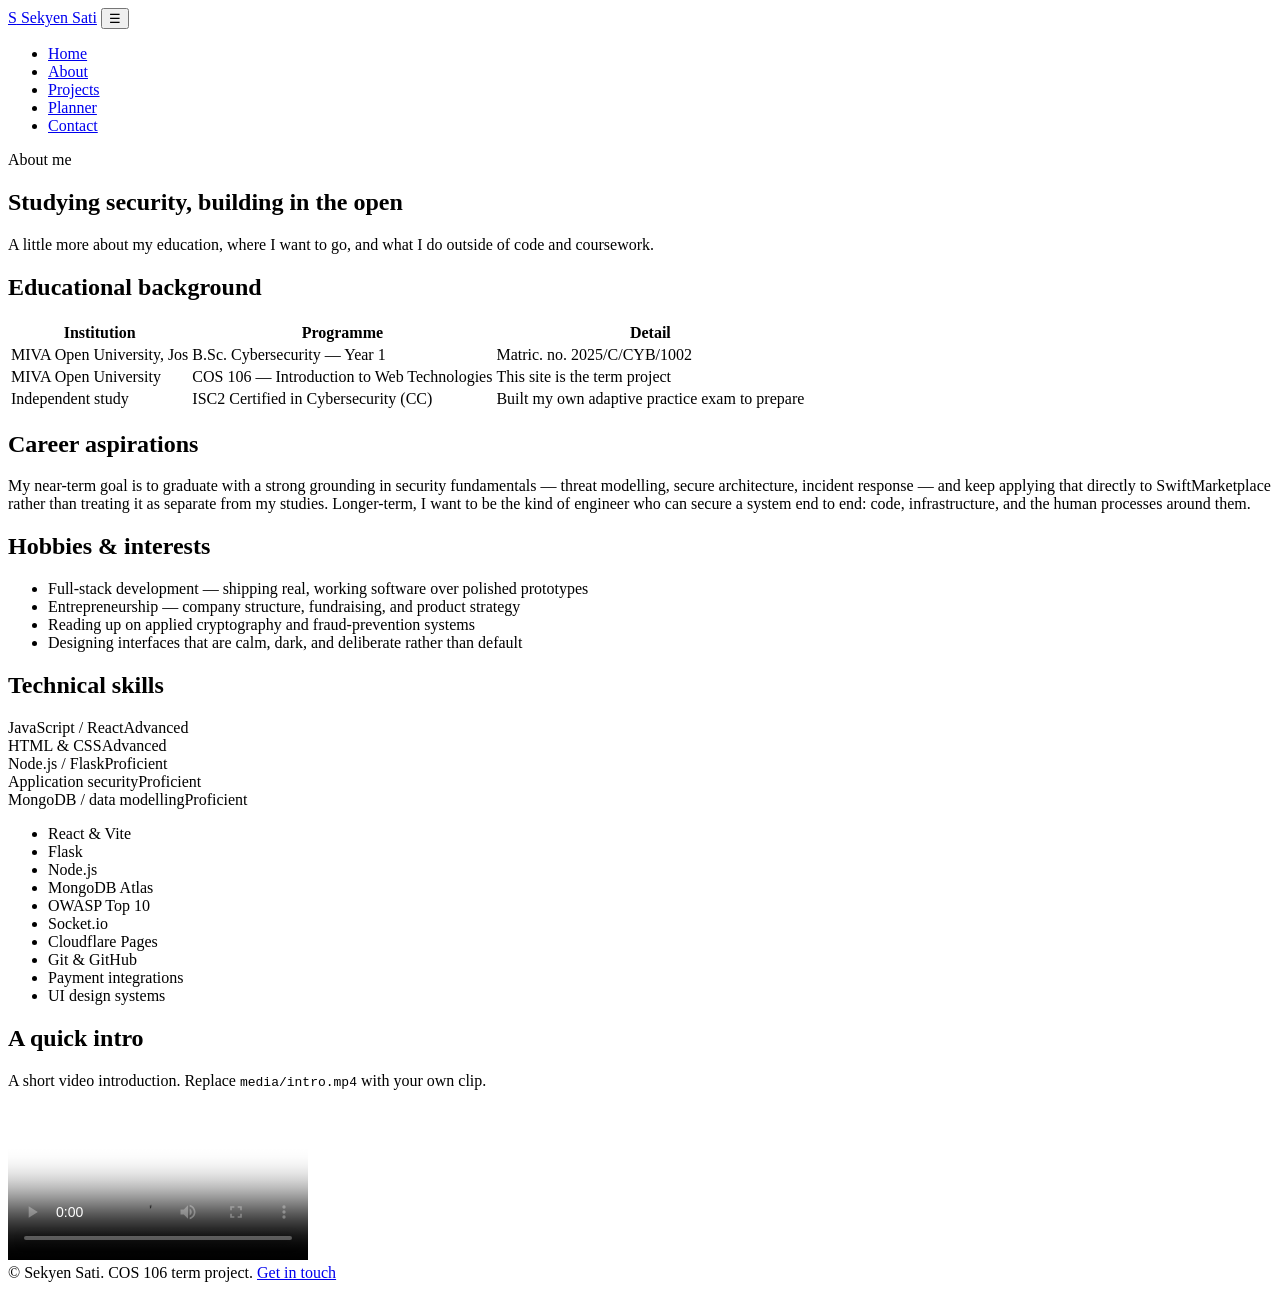
==== about.html @ bd3da4e9 "Add files via upload" ====
<!DOCTYPE html>
<html lang="en">
<head>
<meta charset="UTF-8">
<meta name="viewport" content="width=device-width, initial-scale=1.0">
<title>About — Sekyen Sati</title>
<meta name="description" content="Educational background, career aspirations, technical skills, and interests.">
<link rel="stylesheet" href="css/style.css">
</head>
<body>

<header class="site">
  <div class="nav-row">
    <a href="index.html" class="brand"><span class="mark">S</span> Sekyen Sati</a>
    <button class="nav-toggle" aria-label="Toggle navigation" aria-expanded="false">&#9776;</button>
    <nav class="primary">
      <ul>
        <li><a href="index.html">Home</a></li>
        <li><a href="about.html">About</a></li>
        <li><a href="projects.html">Projects</a></li>
        <li><a href="planner.html">Planner</a></li>
        <li><a href="contact.html">Contact</a></li>
      </ul>
    </nav>
  </div>
</header>

<main>
<section>
  <div class="wrap">
    <p class="eyebrow-line">About me</p>
    <h1>Studying security, building in the open</h1>
    <p class="lede">A little more about my education, where I want to go, and what I do outside of
    code and coursework.</p>
  </div>
</section>

<section class="bordered-top">
  <div class="wrap">
    <div class="section-head"><h2>Educational background</h2></div>
    <table>
      <thead>
        <tr><th>Institution</th><th>Programme</th><th>Detail</th></tr>
      </thead>
      <tbody>
        <tr>
          <td>MIVA Open University, Jos</td>
          <td>B.Sc. Cybersecurity — Year 1</td>
          <td>Matric. no. 2025/C/CYB/1002</td>
        </tr>
        <tr>
          <td>MIVA Open University</td>
          <td>COS 106 — Introduction to Web Technologies</td>
          <td>This site is the term project</td>
        </tr>
        <tr>
          <td>Independent study</td>
          <td>ISC2 Certified in Cybersecurity (CC)</td>
          <td>Built my own adaptive practice exam to prepare</td>
        </tr>
      </tbody>
    </table>
  </div>
</section>

<section class="bordered-top">
  <div class="wrap">
    <div class="grid-2">
      <div>
        <div class="section-head"><h2>Career aspirations</h2></div>
        <p>My near-term goal is to graduate with a strong grounding in security fundamentals —
        threat modelling, secure architecture, incident response — and keep applying that
        directly to SwiftMarketplace rather than treating it as separate from my studies.
        Longer-term, I want to be the kind of engineer who can secure a system end to end:
        code, infrastructure, and the human processes around them.</p>
      </div>
      <div>
        <div class="section-head"><h2>Hobbies &amp; interests</h2></div>
        <ul>
          <li>Full-stack development — shipping real, working software over polished prototypes</li>
          <li>Entrepreneurship — company structure, fundraising, and product strategy</li>
          <li>Reading up on applied cryptography and fraud-prevention systems</li>
          <li>Designing interfaces that are calm, dark, and deliberate rather than default</li>
        </ul>
      </div>
    </div>
  </div>
</section>

<section class="bordered-top">
  <div class="wrap">
    <div class="section-head"><h2>Technical skills</h2></div>
    <div class="grid-2">
      <div class="skill-bars">
        <div class="skill-bar">
          <div class="row"><span>JavaScript / React</span><span>Advanced</span></div>
          <div class="track"><div class="fill" style="width:85%"></div></div>
        </div>
        <div class="skill-bar">
          <div class="row"><span>HTML &amp; CSS</span><span>Advanced</span></div>
          <div class="track"><div class="fill" style="width:88%"></div></div>
        </div>
        <div class="skill-bar">
          <div class="row"><span>Node.js / Flask</span><span>Proficient</span></div>
          <div class="track"><div class="fill" style="width:75%"></div></div>
        </div>
        <div class="skill-bar">
          <div class="row"><span>Application security</span><span>Proficient</span></div>
          <div class="track"><div class="fill" style="width:70%"></div></div>
        </div>
        <div class="skill-bar">
          <div class="row"><span>MongoDB / data modelling</span><span>Proficient</span></div>
          <div class="track"><div class="fill" style="width:72%"></div></div>
        </div>
      </div>
      <ul class="tag-list" style="align-content:flex-start;">
        <li>React &amp; Vite</li><li>Flask</li><li>Node.js</li><li>MongoDB Atlas</li>
        <li>OWASP Top 10</li><li>Socket.io</li><li>Cloudflare Pages</li><li>Git &amp; GitHub</li>
        <li>Payment integrations</li><li>UI design systems</li>
      </ul>
    </div>
  </div>
</section>

<section class="bordered-top">
  <div class="wrap">
    <div class="section-head"><h2>A quick intro</h2></div>
    <p class="lede" style="margin-bottom:20px;">A short video introduction. Replace
    <code>media/intro.mp4</code> with your own clip.</p>
    <video class="intro" controls preload="metadata" poster="images/project-portfolio.svg">
      <source src="media/intro.mp4" type="video/mp4">
      Your browser does not support embedded video.
    </video>
  </div>
</section>
</main>

<footer class="site">
  <div class="wrap">
    <span>&copy; <span id="year"></span> Sekyen Sati. COS 106 term project.</span>
    <span><a href="contact.html">Get in touch</a></span>
  </div>
</footer>

<script src="js/main.js"></script>
</body>
</html>
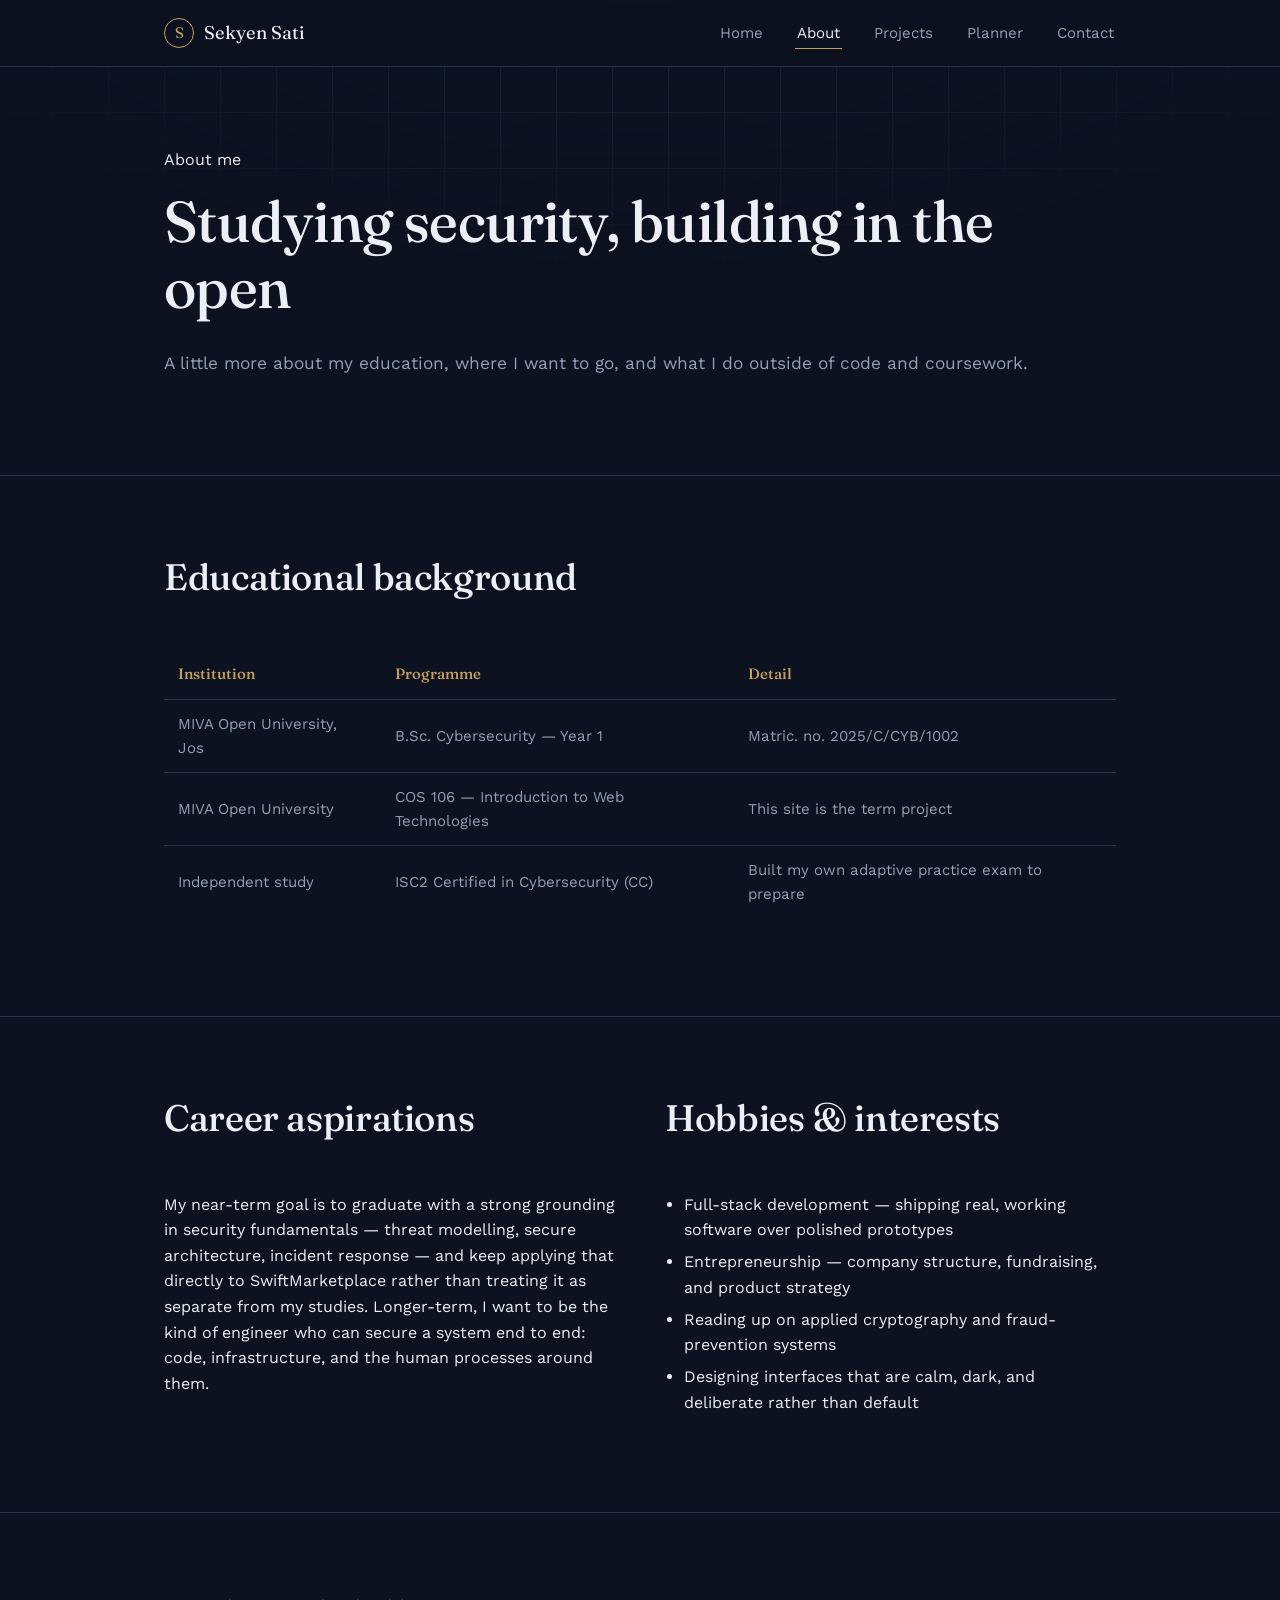
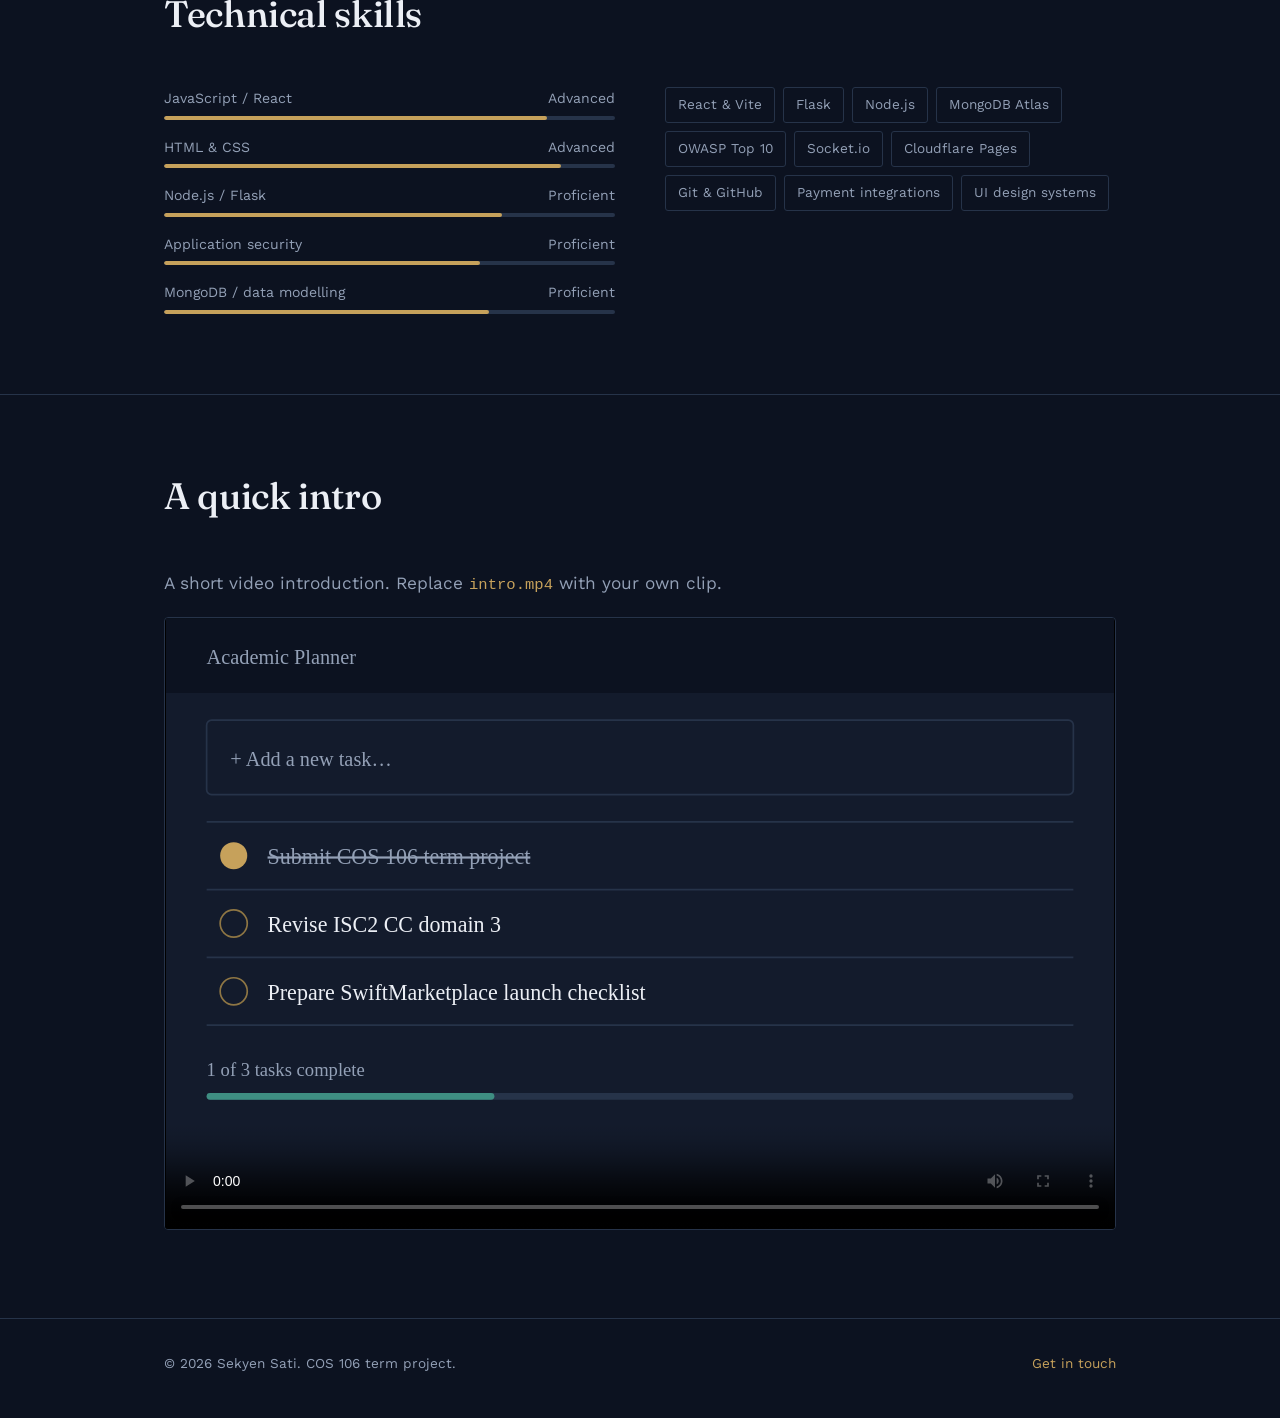
==== commit 1b4eced0: "Add files via upload" ====
--- a/about.html
+++ b/about.html
@@ -5,7 +5,7 @@
 <meta name="viewport" content="width=device-width, initial-scale=1.0">
 <title>About — Sekyen Sati</title>
 <meta name="description" content="Educational background, career aspirations, technical skills, and interests.">
-<link rel="stylesheet" href="css/style.css">
+<link rel="stylesheet" href="style.css">
 </head>
 <body>
 
@@ -126,9 +126,9 @@
   <div class="wrap">
     <div class="section-head"><h2>A quick intro</h2></div>
     <p class="lede" style="margin-bottom:20px;">A short video introduction. Replace
-    <code>media/intro.mp4</code> with your own clip.</p>
-    <video class="intro" controls preload="metadata" poster="images/project-portfolio.svg">
-      <source src="media/intro.mp4" type="video/mp4">
+    <code>intro.mp4</code> with your own clip.</p>
+    <video class="intro" controls preload="metadata" poster="project-portfolio.svg">
+      <source src="intro.mp4" type="video/mp4">
       Your browser does not support embedded video.
     </video>
   </div>
@@ -142,6 +142,6 @@
   </div>
 </footer>
 
-<script src="js/main.js"></script>
+<script src="main.js"></script>
 </body>
 </html>
--- a/style.css
+++ b/style.css
@@ -0,0 +1,391 @@
+/* Main colours and fonts */
+
+@import url('https://fonts.googleapis.com/css2?family=Fraunces:opsz,wght@9..144,400;9..144,500;9..144,600&family=Work+Sans:wght@400;500;600&display=swap');
+
+:root{
+  --ink: #0C1220;
+  --ink-raised: #131B2C;
+  --ink-line: #263349;
+  --paper: #ECEFF5;
+  --paper-dim: #93A0B6;
+  --brass: #C6A15B;
+  --brass-dim: #8E7644;
+  --teal: #3E8E82;
+  --danger: #C4695A;
+
+  --serif: 'Fraunces', 'Iowan Old Style', Georgia, serif;
+  --sans: 'Work Sans', -apple-system, 'Segoe UI', sans-serif;
+
+  --max: 1080px;
+  --gutter: clamp(20px, 5vw, 64px);
+}
+
+*, *::before, *::after{ box-sizing: border-box; }
+
+html{ scroll-behavior: smooth; }
+
+body{
+  margin:0;
+  background: var(--ink);
+  color: var(--paper);
+  font-family: var(--sans);
+  font-size: 16px;
+  line-height: 1.6;
+  -webkit-font-smoothing: antialiased;
+}
+
+/* Background grid */
+body{
+  background-image:
+    linear-gradient(var(--ink-line) 1px, transparent 1px),
+    linear-gradient(90deg, var(--ink-line) 1px, transparent 1px);
+  background-size: 56px 56px;
+  background-position: center top;
+  background-attachment: fixed;
+  position: relative;
+}
+body::before{
+  content:"";
+  position: fixed; inset:0;
+  background: radial-gradient(ellipse 90% 60% at 50% -10%, rgba(12,18,32,0.2), var(--ink) 70%);
+  pointer-events:none;
+  z-index:0;
+}
+
+h1,h2,h3,h4{
+  font-family: var(--serif);
+  font-weight: 500;
+  line-height: 1.15;
+  margin: 0 0 0.5em;
+  letter-spacing: -0.01em;
+  color: var(--paper);
+}
+h1{ font-size: clamp(2.4rem, 5vw, 3.6rem); font-weight: 500; }
+h2{ font-size: clamp(1.7rem, 3vw, 2.3rem); }
+h3{ font-size: 1.3rem; }
+
+p{ margin: 0 0 1em; color: var(--paper); }
+p.lede{ color: var(--paper-dim); font-size: 1.08rem; }
+
+a{ color: var(--brass); text-decoration: none; }
+a:hover{ text-decoration: underline; text-underline-offset: 3px; }
+
+ul, ol{ padding-left: 1.2em; }
+li{ margin-bottom: 0.4em; }
+
+code{ font-size: 0.9em; color: var(--brass); }
+
+::selection{ background: var(--brass-dim); color: var(--ink); }
+
+:focus-visible{
+  outline: 2px solid var(--brass);
+  outline-offset: 3px;
+}
+
+img{ max-width: 100%; display: block; }
+
+.wrap{
+  max-width: var(--max);
+  margin: 0 auto;
+  padding: 0 var(--gutter);
+  position: relative;
+  z-index: 1;
+}
+
+main, footer.site{ position: relative; z-index: 1; }
+
+/* Header and navigation */
+header.site{
+  position: sticky; top:0; z-index: 40;
+  background: rgba(12,18,32,0.86);
+  backdrop-filter: blur(10px);
+  border-bottom: 1px solid var(--ink-line);
+}
+.nav-row{
+  max-width: var(--max);
+  margin: 0 auto;
+  padding: 18px var(--gutter);
+  display:flex; align-items:center; justify-content:space-between;
+}
+.brand{
+  font-family: var(--serif);
+  font-size: 1.15rem;
+  color: var(--paper);
+  display:flex; align-items:center; gap:10px;
+}
+.brand .mark{
+  width: 30px; height:30px;
+  border: 1px solid var(--brass);
+  border-radius: 50%;
+  display:flex; align-items:center; justify-content:center;
+  font-family: var(--serif);
+  color: var(--brass);
+  font-size: 0.95rem;
+}
+.brand:hover{ text-decoration:none; }
+
+nav.primary ul{
+  list-style:none; margin:0; padding:0;
+  display:flex; gap: clamp(14px, 2.4vw, 30px);
+}
+nav.primary li{ margin:0; }
+nav.primary a{
+  color: var(--paper-dim);
+  font-size: 0.94rem;
+  padding: 6px 2px;
+  border-bottom: 1px solid transparent;
+}
+nav.primary a:hover{ color: var(--paper); text-decoration:none; }
+nav.primary a.active{
+  color: var(--paper);
+  border-bottom-color: var(--brass);
+}
+
+.nav-toggle{
+  display:none;
+  background:none; border:1px solid var(--ink-line);
+  color: var(--paper); width:38px; height:38px; border-radius:6px;
+  font-size: 1.1rem; cursor:pointer;
+}
+
+@media (max-width: 720px){
+  .nav-toggle{ display:block; }
+  nav.primary{
+    position:absolute; top:100%; left:0; right:0;
+    background: var(--ink-raised);
+    border-bottom: 1px solid var(--ink-line);
+    max-height:0; overflow:hidden;
+    transition: max-height 0.25s ease;
+  }
+  nav.primary.open{ max-height: 320px; }
+  nav.primary ul{ flex-direction:column; padding: 10px var(--gutter) 20px; gap:0; }
+  nav.primary li{ border-bottom: 1px solid var(--ink-line); }
+  nav.primary a{ display:block; padding: 14px 0; }
+}
+
+/* Hero section */
+.hero{
+  max-width: var(--max);
+  margin: 0 auto;
+  padding: clamp(48px, 9vw, 100px) var(--gutter) clamp(40px, 6vw, 70px);
+  display:grid;
+  grid-template-columns: 1.15fr 0.85fr;
+  gap: clamp(30px, 5vw, 60px);
+  align-items:center;
+}
+.hero .eyebrow-line{
+  color: var(--teal);
+  font-size: 0.92rem;
+  margin-bottom: 14px;
+}
+.hero p.lede{ max-width: 46ch; }
+.hero-actions{ display:flex; gap:14px; margin-top: 28px; flex-wrap:wrap; }
+
+.btn{
+  display:inline-block;
+  padding: 12px 22px;
+  border-radius: 3px;
+  font-size: 0.95rem;
+  font-weight:500;
+  border: 1px solid var(--brass);
+  color: var(--ink);
+  background: var(--brass);
+  cursor: pointer;
+  font-family: var(--sans);
+  transition: background 0.15s ease, color 0.15s ease, transform 0.15s ease;
+}
+.btn:hover{ background: transparent; color: var(--brass); text-decoration:none; }
+.btn.ghost{
+  background: transparent; color: var(--paper); border-color: var(--ink-line);
+}
+.btn.ghost:hover{ border-color: var(--paper-dim); color: var(--paper); }
+
+.avatar-frame{
+  aspect-ratio: 1/1.05;
+  border: 1px solid var(--ink-line);
+  border-radius: 4px;
+  display:flex; align-items:center; justify-content:center;
+  background: var(--ink-raised);
+  position: relative;
+  overflow:hidden;
+}
+.avatar-frame img{ width:100%; height:100%; object-fit:cover; }
+.avatar-frame img.placeholder{ width: 78%; height: 78%; object-fit: contain; }
+.avatar-frame::after{
+  content:"";
+  position:absolute; inset:0;
+  border: 1px solid var(--ink-line);
+  margin: 14px;
+  pointer-events:none;
+}
+
+/* General sections */
+section{ padding: clamp(40px, 7vw, 80px) 0; }
+section.hero{ padding-top: clamp(48px, 9vw, 100px); }
+section.bordered-top{ border-top: 1px solid var(--ink-line); }
+
+.section-head{
+  display:flex; align-items:baseline; justify-content:space-between;
+  gap: 20px; margin-bottom: 34px; flex-wrap:wrap;
+}
+.section-head .index{
+  font-family: var(--serif); color: var(--brass-dim); font-size: 0.95rem;
+}
+
+.grid-2{ display:grid; grid-template-columns: 1fr 1fr; gap: clamp(24px,4vw,50px); }
+.grid-3{ display:grid; grid-template-columns: repeat(3,1fr); gap: clamp(18px,3vw,30px); }
+@media (max-width: 860px){
+  .grid-2, .grid-3{ grid-template-columns: 1fr; }
+  .hero{ grid-template-columns: 1fr; }
+  .avatar-frame{ max-width: 280px; order:-1; }
+}
+
+.card{
+  border: 1px solid var(--ink-line);
+  border-radius: 4px;
+  padding: 26px;
+  background: var(--ink-raised);
+}
+
+.tag-list{ list-style:none; padding:0; margin:0; display:flex; flex-wrap:wrap; gap:8px; }
+.tag-list li{
+  margin:0;
+  border: 1px solid var(--ink-line);
+  color: var(--paper-dim);
+  font-size: 0.85rem;
+  padding: 6px 12px;
+  border-radius: 3px;
+}
+
+table{ width:100%; border-collapse: collapse; margin: 1.2em 0; font-size: 0.94rem; }
+th, td{ text-align:left; padding: 12px 14px; border-bottom: 1px solid var(--ink-line); }
+th{ color: var(--brass); font-weight:500; font-family: var(--serif); }
+td{ color: var(--paper-dim); }
+tr:last-child td{ border-bottom: none; }
+
+/* Projects */
+.project-row{
+  display:grid;
+  grid-template-columns: 0.9fr 1.1fr;
+  gap: clamp(24px,4vw,50px);
+  padding: 40px 0;
+  border-top: 1px solid var(--ink-line);
+  align-items:center;
+}
+.project-row:last-child{ border-bottom: 1px solid var(--ink-line); }
+.project-row .shot{
+  border:1px solid var(--ink-line); border-radius:4px;
+  overflow:hidden; background: var(--ink-raised);
+}
+.project-meta{ display:flex; gap:10px; margin: 14px 0 6px; flex-wrap:wrap; }
+.project-links{ margin-top: 16px; display:flex; gap:18px; font-size:0.92rem; }
+@media (max-width: 860px){ .project-row{ grid-template-columns:1fr; } }
+
+/* Planner */
+.planner-shell{
+  border: 1px solid var(--ink-line);
+  border-radius: 4px;
+  background: var(--ink-raised);
+  overflow:hidden;
+}
+.planner-toolbar{
+  display:flex; gap:12px; padding: 20px;
+  border-bottom: 1px solid var(--ink-line);
+  flex-wrap:wrap;
+}
+#task-form{ display:flex; gap:10px; flex:1; min-width:240px; flex-wrap:wrap; }
+#task-input{
+  flex:1; min-width:160px; background: var(--ink); border:1px solid var(--ink-line);
+  color: var(--paper); padding: 11px 14px; border-radius:3px; font-family: var(--sans); font-size:0.95rem;
+}
+#task-input:focus{ outline:none; border-color: var(--brass); }
+#task-due{
+  background: var(--ink); border:1px solid var(--ink-line);
+  color: var(--paper-dim); padding: 11px 12px; border-radius:3px; font-family: var(--sans); font-size: 0.9rem;
+}
+.filters{ display:flex; gap:6px; }
+.filters button{
+  background:none; border:1px solid var(--ink-line); color: var(--paper-dim);
+  padding: 8px 14px; border-radius:3px; font-size:0.85rem; cursor:pointer;
+}
+.filters button.active{ border-color: var(--brass); color: var(--brass); }
+
+#task-list{ list-style:none; margin:0; padding:0; }
+.task{
+  display:flex; align-items:center; gap:14px;
+  padding: 16px 20px; border-bottom: 1px solid var(--ink-line);
+  margin:0;
+}
+.task:last-child{ border-bottom:none; }
+.task .check{
+  width:20px; height:20px; border-radius:50%;
+  border: 1px solid var(--brass-dim);
+  background:none; padding:0;
+  cursor:pointer; flex-shrink:0;
+  display:flex; align-items:center; justify-content:center;
+  color: transparent; font-size:0.7rem;
+  transition: background 0.15s ease, color 0.15s ease;
+}
+.task.done .check{ background: var(--brass); color: var(--ink); }
+.task .body{ flex:1; min-width:0; }
+.task .title{ font-size:0.97rem; }
+.task.done .title{ color: var(--paper-dim); text-decoration: line-through; }
+.task .due{ font-size:0.8rem; color: var(--paper-dim); margin-top:2px; }
+.task .del{
+  background:none; border:none; color: var(--paper-dim);
+  cursor:pointer; font-size:1rem; padding:4px 8px;
+}
+.task .del:hover{ color: var(--danger); }
+.planner-empty{ padding: 50px 20px; text-align:center; color: var(--paper-dim); }
+.planner-stats{
+  display:flex; gap: 26px; padding: 16px 20px;
+  border-top: 1px solid var(--ink-line);
+  font-size: 0.85rem; color: var(--paper-dim);
+}
+.planner-stats strong{ color: var(--paper); font-weight:500; }
+
+/* Contact form */
+form.contact-form{ display:grid; gap: 20px; max-width: 560px; }
+.field{ display:flex; flex-direction:column; gap:8px; }
+.field label{ font-size: 0.88rem; color: var(--paper-dim); }
+.field input, .field textarea{
+  background: var(--ink-raised); border: 1px solid var(--ink-line);
+  color: var(--paper); padding: 12px 14px; border-radius:3px;
+  font-family: var(--sans); font-size: 0.96rem; resize: vertical;
+}
+.field input:focus, .field textarea:focus{ outline:none; border-color: var(--brass); }
+.field.error input, .field.error textarea{ border-color: var(--danger); }
+.field .msg{ font-size: 0.82rem; color: var(--danger); min-height: 1em; }
+.form-status{
+  border-radius:4px; padding: 14px 16px; font-size: 0.92rem;
+  display:none;
+}
+.form-status.ok{ display:block; border:1px solid var(--teal); color:#bfe4de; background: rgba(62,142,130,0.1); }
+.form-status.bad{ display:block; border:1px solid var(--danger); color:#f0c7c0; background: rgba(196,105,90,0.1); }
+
+/* Footer */
+footer.site{
+  border-top: 1px solid var(--ink-line);
+  padding: 34px 0 44px;
+  color: var(--paper-dim); font-size: 0.85rem;
+}
+footer.site .wrap{ display:flex; justify-content:space-between; flex-wrap:wrap; gap:10px; }
+
+/* Small entrance animation */
+@media (prefers-reduced-motion: no-preference){
+  .hero-fade{ animation: rise 0.7s ease both; }
+  .hero-fade.d2{ animation-delay: 0.12s; }
+  @keyframes rise{
+    from{ opacity:0; transform: translateY(14px); }
+    to{ opacity:1; transform: translateY(0); }
+  }
+}
+
+.skill-bars{ display:grid; gap:16px; }
+.skill-bar .row{ display:flex; justify-content:space-between; font-size:0.88rem; margin-bottom:6px; color: var(--paper-dim); }
+.skill-bar .track{ height:4px; background: var(--ink-line); border-radius:2px; overflow:hidden; }
+.skill-bar .fill{ height:100%; background: var(--brass); border-radius:2px; }
+
+video.intro{
+  width:100%; border:1px solid var(--ink-line); border-radius:4px; background:#000;
+}
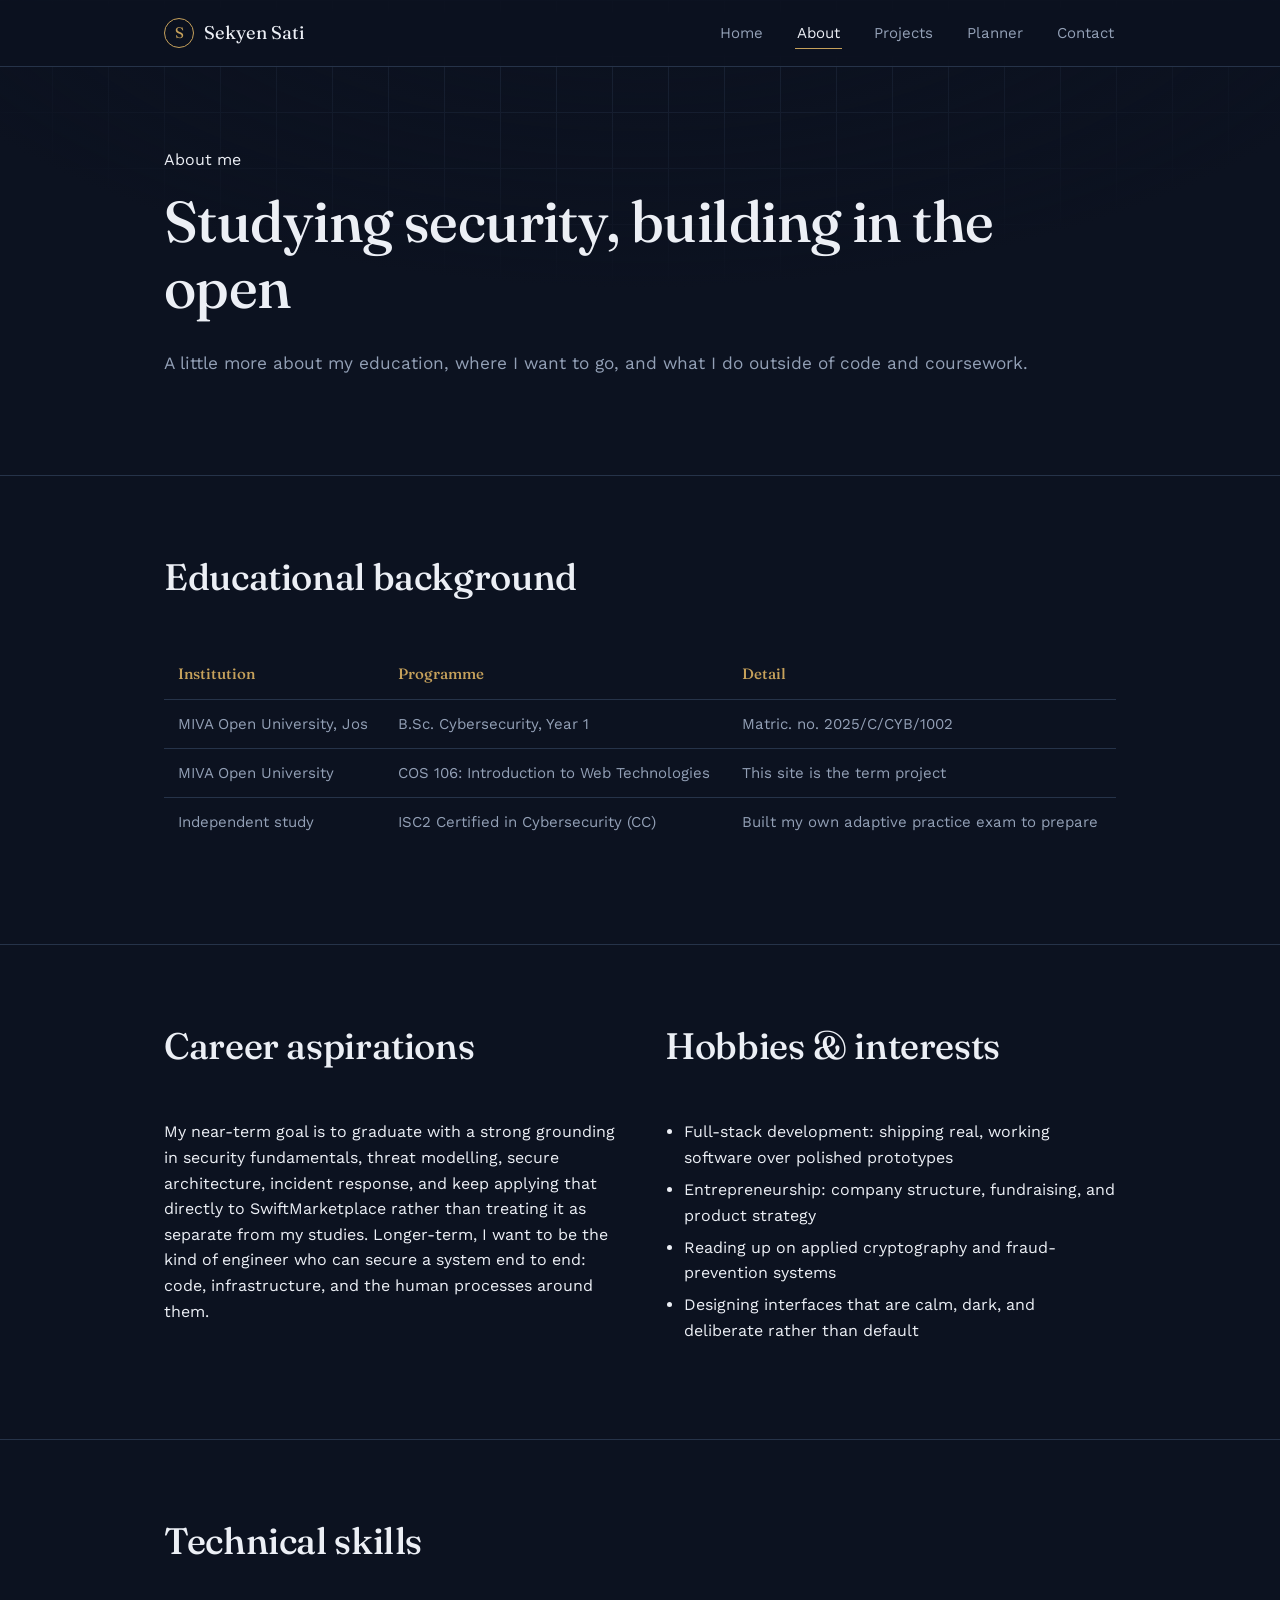
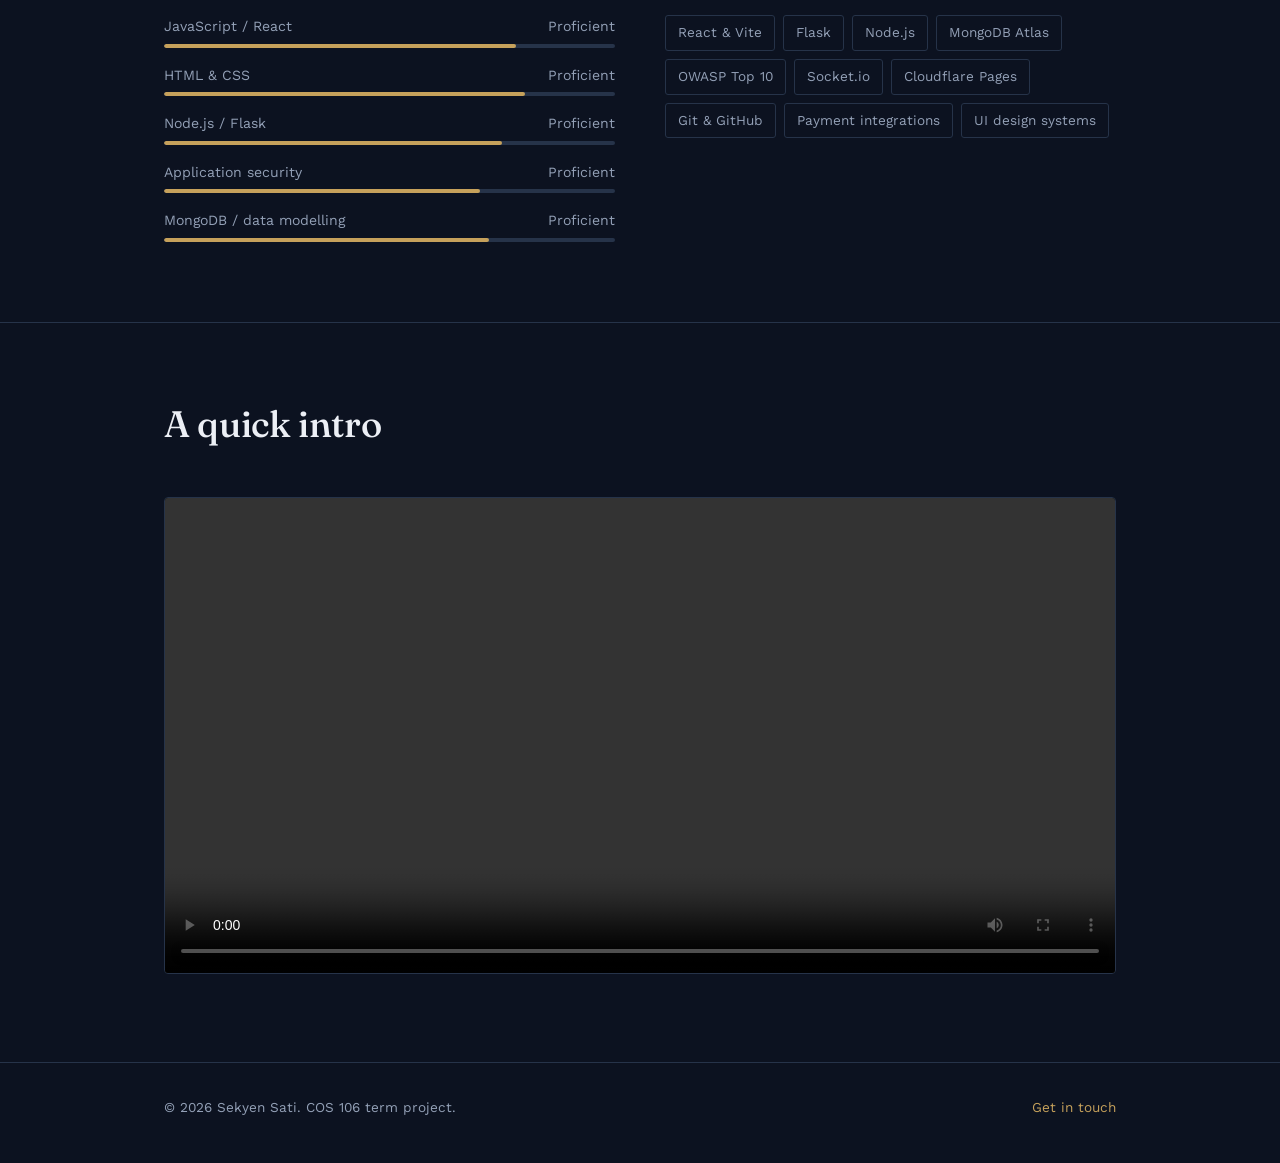
==== commit 17fd3ef6: "Add files via upload" ====
--- a/about.html
+++ b/about.html
@@ -3,7 +3,7 @@
 <head>
 <meta charset="UTF-8">
 <meta name="viewport" content="width=device-width, initial-scale=1.0">
-<title>About — Sekyen Sati</title>
+<title>About | Sekyen Sati</title>
 <meta name="description" content="Educational background, career aspirations, technical skills, and interests.">
 <link rel="stylesheet" href="style.css">
 </head>
@@ -45,12 +45,12 @@
       <tbody>
         <tr>
           <td>MIVA Open University, Jos</td>
-          <td>B.Sc. Cybersecurity — Year 1</td>
+          <td>B.Sc. Cybersecurity, Year 1</td>
           <td>Matric. no. 2025/C/CYB/1002</td>
         </tr>
         <tr>
           <td>MIVA Open University</td>
-          <td>COS 106 — Introduction to Web Technologies</td>
+          <td>COS 106: Introduction to Web Technologies</td>
           <td>This site is the term project</td>
         </tr>
         <tr>
@@ -68,8 +68,8 @@
     <div class="grid-2">
       <div>
         <div class="section-head"><h2>Career aspirations</h2></div>
-        <p>My near-term goal is to graduate with a strong grounding in security fundamentals —
-        threat modelling, secure architecture, incident response — and keep applying that
+        <p>My near-term goal is to graduate with a strong grounding in security fundamentals,
+        threat modelling, secure architecture, incident response, and keep applying that
         directly to SwiftMarketplace rather than treating it as separate from my studies.
         Longer-term, I want to be the kind of engineer who can secure a system end to end:
         code, infrastructure, and the human processes around them.</p>
@@ -77,8 +77,8 @@
       <div>
         <div class="section-head"><h2>Hobbies &amp; interests</h2></div>
         <ul>
-          <li>Full-stack development — shipping real, working software over polished prototypes</li>
-          <li>Entrepreneurship — company structure, fundraising, and product strategy</li>
+          <li>Full-stack development: shipping real, working software over polished prototypes</li>
+          <li>Entrepreneurship: company structure, fundraising, and product strategy</li>
           <li>Reading up on applied cryptography and fraud-prevention systems</li>
           <li>Designing interfaces that are calm, dark, and deliberate rather than default</li>
         </ul>
@@ -93,12 +93,12 @@
     <div class="grid-2">
       <div class="skill-bars">
         <div class="skill-bar">
-          <div class="row"><span>JavaScript / React</span><span>Advanced</span></div>
-          <div class="track"><div class="fill" style="width:85%"></div></div>
+          <div class="row"><span>JavaScript / React</span><span>Proficient</span></div>
+          <div class="track"><div class="fill" style="width:78%"></div></div>
         </div>
         <div class="skill-bar">
-          <div class="row"><span>HTML &amp; CSS</span><span>Advanced</span></div>
-          <div class="track"><div class="fill" style="width:88%"></div></div>
+          <div class="row"><span>HTML &amp; CSS</span><span>Proficient</span></div>
+          <div class="track"><div class="fill" style="width:80%"></div></div>
         </div>
         <div class="skill-bar">
           <div class="row"><span>Node.js / Flask</span><span>Proficient</span></div>
@@ -125,10 +125,8 @@
 <section class="bordered-top">
   <div class="wrap">
     <div class="section-head"><h2>A quick intro</h2></div>
-    <p class="lede" style="margin-bottom:20px;">A short video introduction. Replace
-    <code>intro.mp4</code> with your own clip.</p>
-    <video class="intro" controls preload="metadata" poster="project-portfolio.svg">
-      <source src="intro.mp4" type="video/mp4">
+    <video class="intro" controls preload="metadata">
+      <source src="intro.mp4#t=0.1" type="video/mp4">
       Your browser does not support embedded video.
     </video>
   </div>
--- a/style.css
+++ b/style.css
@@ -389,3 +389,4 @@
 video.intro{
   width:100%; border:1px solid var(--ink-line); border-radius:4px; background:#000;
 }
+.avatar-frame img{ object-position: center 22%; }
